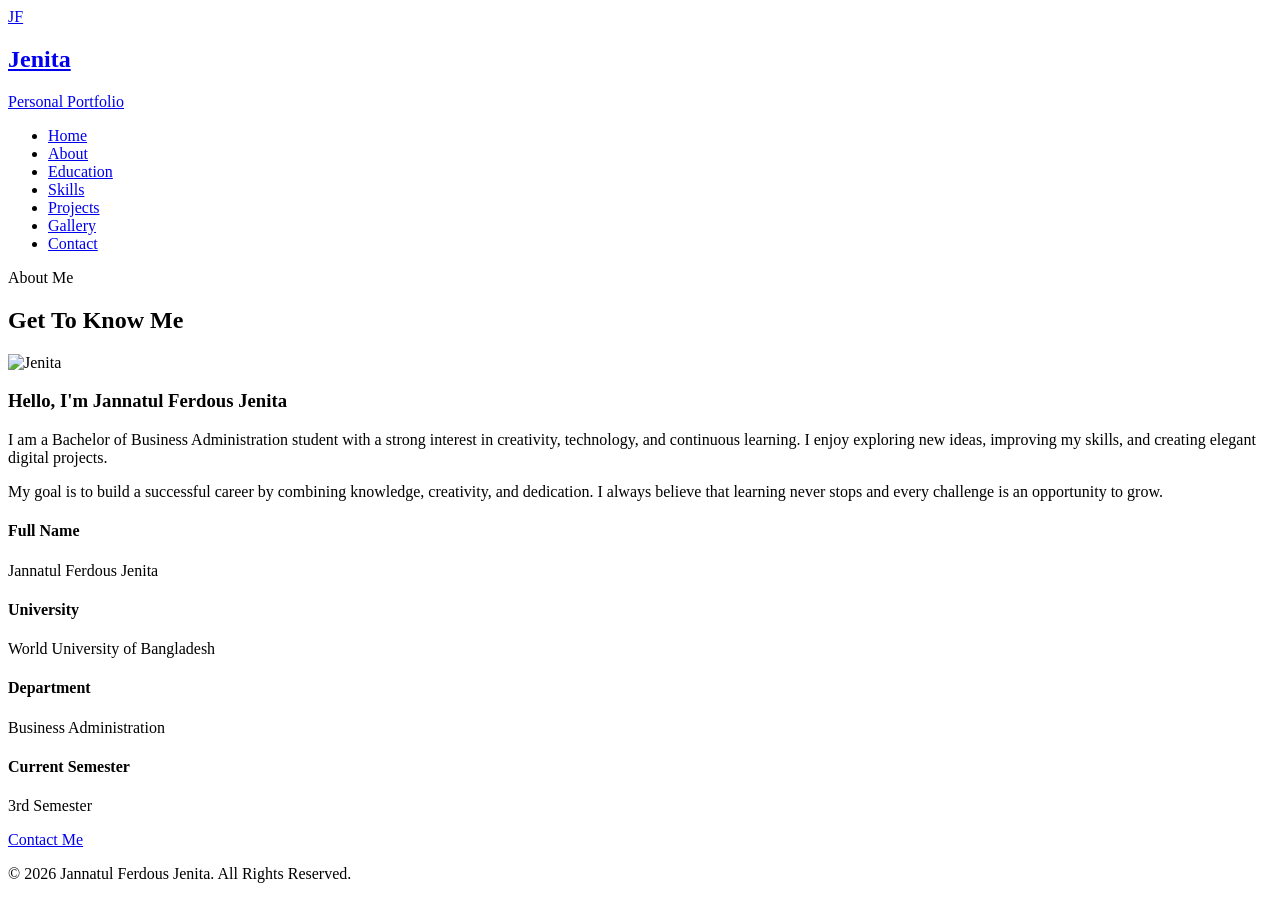
==== about.html @ 3085060f "Add files via upload" ====
<!DOCTYPE html>
<html lang="en">

<head>

    <meta charset="UTF-8">

    <meta name="viewport" content="width=device-width, initial-scale=1.0">

    <title>About | Jenita</title>

    <link rel="stylesheet" href="css/common.css">

    <link rel="stylesheet" href="css/about.css">

</head>

<body>

<header>

    <nav>

        <a href="index.html" class="logo">

            <div class="monogram">

                <div class="petal top"></div>

                <div class="petal left"></div>

                <div class="petal right"></div>

                <div class="petal bottom-left"></div>

                <div class="petal bottom-right"></div>

                <div class="monogram-center">

                    JF

                </div>

            </div>

            <div class="logo-name">

                <h2>Jenita</h2>

                <span>Personal Portfolio</span>

            </div>

        </a>

        <ul>

            <li><a href="index.html">Home</a></li>

            <li><a href="about.html" class="active">About</a></li>

            <li><a href="education.html">Education</a></li>

            <li><a href="skills.html">Skills</a></li>

            <li><a href="projects.html">Projects</a></li>

            <li><a href="gallery.html">Gallery</a></li>

            <li><a href="contact.html">Contact</a></li>

        </ul>

    </nav>

</header>

<section class="about">

    <div class="title">

        <span>About Me</span>

        <h2>Get To Know Me</h2>

    </div>

    <div class="about-container">

        <div class="about-image">

            <img src="images/profile.jpg" alt="Jenita">

        </div>

        <div class="about-content">

            <h3>Hello, I'm Jannatul Ferdous Jenita</h3>

            <p>

                I am a Bachelor of Business Administration student with a strong interest in creativity, technology, and continuous learning. I enjoy exploring new ideas, improving my skills, and creating elegant digital projects.

            </p>

            <p>

                My goal is to build a successful career by combining knowledge, creativity, and dedication. I always believe that learning never stops and every challenge is an opportunity to grow.

            </p>

            <div class="about-info">

                <div class="info-card">

                    <h4>Full Name</h4>

                    <p>Jannatul Ferdous Jenita</p>

                </div>

                <div class="info-card">

                    <h4>University</h4>

                    <p>World University of Bangladesh</p>

                </div>

                <div class="info-card">

                    <h4>Department</h4>

                    <p>Business Administration</p>

                </div>

                <div class="info-card">

                    <h4>Current Semester</h4>

                    <p>3rd Semester</p>

                </div>

            </div>

            <a href="contact.html" class="btn">

                Contact Me

            </a>

        </div>

    </div>

</section>

<footer>

    <p>

        © 2026 Jannatul Ferdous Jenita. All Rights Reserved.

    </p>

</footer>

</body>

</html>
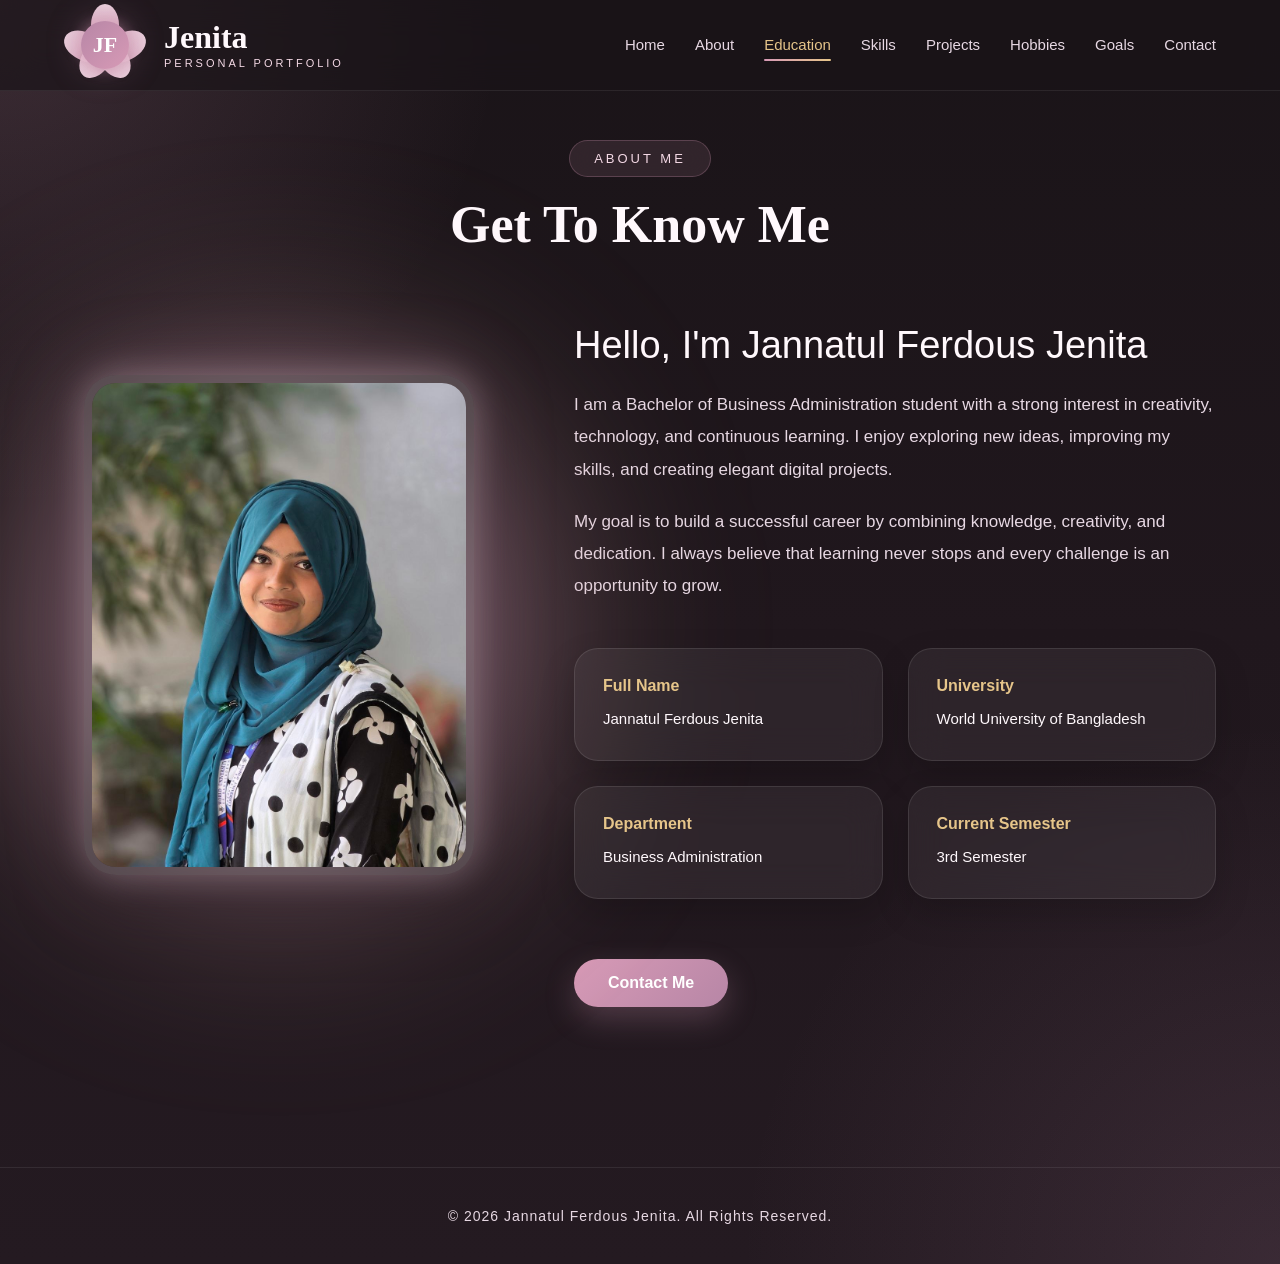
==== commit 10f39f8e: "Update about.html" ====
--- a/about.html
+++ b/about.html
@@ -57,17 +57,20 @@
 
             <li><a href="index.html">Home</a></li>
 
-            <li><a href="about.html" class="active">About</a></li>
+            <li><a href="about.html">About</a></li>
 
-            <li><a href="education.html">Education</a></li>
+            <li><a href="education.html" class="active">Education</a></li>
 
             <li><a href="skills.html">Skills</a></li>
 
             <li><a href="projects.html">Projects</a></li>
 
-            <li><a href="gallery.html">Gallery</a></li>
+            <li><a href="hobbies.html">Hobbies</a></li>
+
+            <li><a href="goals.html">Goals</a></li>
 
             <li><a href="contact.html">Contact</a></li>
+
 
         </ul>
 
@@ -169,4 +172,4 @@
 
 </body>
 
-</html>+</html>
--- a/css/common.css
+++ b/css/common.css
@@ -0,0 +1,740 @@
+@import url('https://fonts.googleapis.com/css2?family=Poppins:wght@300;400;500;600;700&family=Cormorant+Garamond:wght@500;600;700&display=swap');
+
+:root{
+
+    --bg:#1A1418;
+
+    --surface:rgba(47,33,42,.75);
+
+    --card:rgba(59,40,52,.82);
+
+    --rose:#D79AB6;
+
+    --mauve:#B786A6;
+
+    --pink:#F4D9E5;
+
+    --lavender:#DCCEE5;
+
+    --gold:#E6C58A;
+
+    --wine:#7A445C;
+
+    --brown:#5D3A3E;
+
+    --text:#FFF8FC;
+
+    --light:#E7D8E3;
+
+    --border:rgba(255,255,255,.08);
+
+    --shadow:0 15px 40px rgba(0,0,0,.28);
+
+}
+
+*{
+
+    margin:0;
+
+    padding:0;
+
+    box-sizing:border-box;
+
+}
+
+html{
+
+    scroll-behavior:smooth;
+
+}
+
+body{
+
+    font-family:'Poppins',sans-serif;
+
+    background:
+    radial-gradient(circle at top left,rgba(215,154,182,.18),transparent 28%),
+    radial-gradient(circle at bottom right,rgba(183,134,166,.15),transparent 30%),
+    linear-gradient(180deg,#1A1418,#20171D,#241A21);
+
+    color:var(--text);
+
+    overflow-x:hidden;
+
+}
+
+::selection{
+
+    background:var(--rose);
+
+    color:#fff;
+
+}
+
+::-webkit-scrollbar{
+
+    width:8px;
+
+}
+
+::-webkit-scrollbar-track{
+
+    background:#1A1418;
+
+}
+
+::-webkit-scrollbar-thumb{
+
+    background:linear-gradient(var(--rose),var(--mauve));
+
+    border-radius:20px;
+
+}
+
+::-webkit-scrollbar-thumb:hover{
+
+    background:var(--wine);
+
+}
+
+a{
+
+    text-decoration:none;
+
+    color:inherit;
+
+}
+
+ul{
+
+    list-style:none;
+
+}
+
+img{
+
+    width:100%;
+
+    display:block;
+
+}
+
+section{
+
+    width:90%;
+
+    max-width:1200px;
+
+    margin:auto;
+
+    padding:110px 0;
+
+}
+
+header{
+
+    position:fixed;
+
+    top:0;
+
+    left:0;
+
+    width:100%;
+
+    z-index:1000;
+
+    background:rgba(26,20,24,.68);
+
+    backdrop-filter:blur(18px);
+
+    -webkit-backdrop-filter:blur(18px);
+
+    border-bottom:1px solid var(--border);
+
+}
+
+nav{
+
+    width:90%;
+
+    max-width:1200px;
+
+    height:90px;
+
+    margin:auto;
+
+    display:flex;
+
+    justify-content:space-between;
+
+    align-items:center;
+
+}
+.logo{
+
+    display:flex;
+
+    align-items:center;
+
+    gap:18px;
+
+}
+
+.monogram{
+
+    width:82px;
+
+    height:82px;
+
+    position:relative;
+
+    display:flex;
+
+    justify-content:center;
+
+    align-items:center;
+
+    transition:.45s;
+
+}
+
+.monogram:hover{
+
+    transform:rotate(-8deg) scale(1.08);
+
+}
+
+.monogram-center{
+
+    width:48px;
+
+    height:48px;
+
+    border-radius:50%;
+
+    display:flex;
+
+    justify-content:center;
+
+    align-items:center;
+
+    font-family:'Cormorant Garamond',serif;
+
+    font-size:22px;
+
+    font-weight:700;
+
+    color:#fff;
+
+    background:linear-gradient(135deg,var(--mauve),var(--rose));
+
+    box-shadow:
+
+    0 0 15px rgba(215,154,182,.45),
+
+    0 0 35px rgba(183,134,166,.35);
+
+    position:relative;
+
+    z-index:5;
+
+}
+
+.petal{
+
+    position:absolute;
+
+    width:28px;
+
+    height:42px;
+
+    background:linear-gradient(180deg,var(--pink),var(--rose));
+
+    border-radius:50% 50% 40% 40%;
+
+    opacity:.95;
+
+    box-shadow:0 4px 12px rgba(0,0,0,.12);
+
+}
+
+.top{
+
+    top:0;
+
+    left:27px;
+
+}
+
+.left{
+
+    left:6px;
+
+    top:21px;
+
+    transform:rotate(-65deg);
+
+}
+
+.right{
+
+    right:6px;
+
+    top:21px;
+
+    transform:rotate(65deg);
+
+}
+
+.bottom-left{
+
+    left:18px;
+
+    bottom:6px;
+
+    transform:rotate(-145deg);
+
+}
+
+.bottom-right{
+
+    right:18px;
+
+    bottom:6px;
+
+    transform:rotate(145deg);
+
+}
+
+.logo-name h2{
+
+    font-family:'Cormorant Garamond',serif;
+
+    font-size:32px;
+
+    color:var(--text);
+
+    line-height:1;
+
+    font-weight:700;
+
+}
+
+.logo-name span{
+
+    display:block;
+
+    margin-top:4px;
+
+    font-size:11px;
+
+    letter-spacing:3px;
+
+    color:var(--pink);
+
+    text-transform:uppercase;
+
+}
+
+nav ul{
+
+    display:flex;
+
+    align-items:center;
+
+    gap:30px;
+
+}
+
+nav ul li a{
+
+    position:relative;
+
+    color:var(--light);
+
+    font-size:15px;
+
+    font-weight:500;
+
+    transition:.35s;
+
+}
+
+nav ul li a:hover{
+
+    color:var(--pink);
+
+}
+
+nav ul li a.active{
+
+    color:var(--gold);
+
+}
+
+nav ul li a::after{
+
+    content:"";
+
+    position:absolute;
+
+    left:0;
+
+    bottom:-8px;
+
+    width:0;
+
+    height:2px;
+
+    border-radius:20px;
+
+    background:linear-gradient(90deg,var(--rose),var(--gold));
+
+    transition:.35s;
+
+}
+
+nav ul li a:hover::after,
+
+nav ul li a.active::after{
+
+    width:100%;
+
+}
+
+.btn{
+
+    display:inline-flex;
+
+    align-items:center;
+
+    justify-content:center;
+
+    padding:14px 34px;
+
+    border-radius:40px;
+
+    background:linear-gradient(135deg,var(--rose),var(--mauve),var(--wine));
+
+    color:#fff;
+
+    font-weight:600;
+
+    transition:.4s;
+
+    box-shadow:0 12px 28px rgba(183,134,166,.25);
+
+}
+
+.btn:hover{
+
+    transform:translateY(-4px);
+
+    box-shadow:
+
+    0 0 18px rgba(215,154,182,.35),
+
+    0 18px 40px rgba(0,0,0,.25);
+
+}
+
+.btn-outline{
+
+    display:inline-flex;
+
+    align-items:center;
+
+    justify-content:center;
+
+    padding:14px 34px;
+
+    border-radius:40px;
+
+    border:1px solid rgba(215,154,182,.35);
+
+    background:rgba(255,255,255,.05);
+
+    backdrop-filter:blur(12px);
+
+    color:var(--text);
+
+    transition:.4s;
+
+}
+
+.btn-outline:hover{
+
+    background:rgba(215,154,182,.12);
+
+    border-color:var(--gold);
+
+    color:var(--gold);
+
+}
+h1{
+
+    font-family:'Cormorant Garamond',serif;
+
+    font-size:72px;
+
+    line-height:1.05;
+
+    color:var(--text);
+
+    font-weight:700;
+
+}
+
+h2{
+
+    font-family:'Cormorant Garamond',serif;
+
+    font-size:46px;
+
+    color:var(--text);
+
+    font-weight:700;
+
+}
+
+h3{
+
+    font-size:24px;
+
+    color:var(--gold);
+
+    font-weight:500;
+
+}
+
+p{
+
+    color:var(--light);
+
+    line-height:1.9;
+
+    font-size:16px;
+
+}
+
+.card{
+
+    background:rgba(47,33,42,.72);
+
+    backdrop-filter:blur(18px);
+
+    -webkit-backdrop-filter:blur(18px);
+
+    border:1px solid rgba(255,255,255,.08);
+
+    border-radius:26px;
+
+    box-shadow:var(--shadow);
+
+    transition:.4s;
+
+}
+
+.card:hover{
+
+    transform:translateY(-10px);
+
+    border-color:rgba(230,197,138,.28);
+
+    box-shadow:
+
+    0 25px 45px rgba(0,0,0,.28),
+
+    0 0 30px rgba(215,154,182,.12);
+
+}
+
+.title{
+
+    text-align:center;
+
+    margin-bottom:70px;
+
+}
+
+.title span{
+
+    display:inline-block;
+
+    color:var(--gold);
+
+    letter-spacing:3px;
+
+    text-transform:uppercase;
+
+    font-size:13px;
+
+    margin-bottom:10px;
+
+}
+
+.title h2{
+
+    margin-bottom:18px;
+
+}
+
+.title p{
+
+    max-width:650px;
+
+    margin:auto;
+
+}
+
+.fade-up{
+
+    animation:fadeUp .8s ease;
+
+}
+
+@keyframes fadeUp{
+
+    from{
+
+        opacity:0;
+
+        transform:translateY(35px);
+
+    }
+
+    to{
+
+        opacity:1;
+
+        transform:translateY(0);
+
+    }
+
+}
+
+.glass{
+
+    background:rgba(255,255,255,.05);
+
+    backdrop-filter:blur(18px);
+
+    -webkit-backdrop-filter:blur(18px);
+
+    border:1px solid rgba(255,255,255,.08);
+
+}
+
+footer{
+
+    margin-top:80px;
+
+    padding:35px 0;
+
+    border-top:1px solid rgba(255,255,255,.08);
+
+    text-align:center;
+
+}
+
+footer p{
+
+    color:var(--light);
+
+    font-size:14px;
+
+    letter-spacing:1px;
+
+}
+
+@media(max-width:992px){
+
+    nav{
+
+        height:auto;
+
+        padding:18px 0;
+
+        flex-direction:column;
+
+        gap:20px;
+
+    }
+
+    nav ul{
+
+        flex-wrap:wrap;
+
+        justify-content:center;
+
+        gap:20px;
+
+    }
+
+    section{
+
+        width:92%;
+
+        padding:90px 0;
+
+    }
+
+}
+
+@media(max-width:768px){
+
+    h1{
+
+        font-size:52px;
+
+    }
+
+    h2{
+
+        font-size:36px;
+
+    }
+
+    h3{
+
+        font-size:20px;
+
+    }
+
+    .logo-name{
+
+        display:none;
+
+    }
+
+    .btn,
+
+    .btn-outline{
+
+        width:200px;
+
+    }
+
+}
+
+@media(max-width:480px){
+
+    h1{
+
+        font-size:42px;
+
+    }
+
+    h2{
+
+        font-size:30px;
+
+    }
+
+    p{
+
+        font-size:15px;
+
+    }
+
+}
--- a/css/about.css
+++ b/css/about.css
@@ -0,0 +1,507 @@
+.about{
+
+    width:90%;
+
+    max-width:1200px;
+
+    margin:0 auto;
+
+    padding:140px 0 80px;
+
+}
+
+.title{
+
+    text-align:center;
+
+    margin-bottom:70px;
+
+}
+
+.title span{
+
+    display:inline-block;
+
+    padding:10px 24px;
+
+    border-radius:40px;
+
+    background:rgba(215,154,182,.12);
+
+    border:1px solid rgba(215,154,182,.25);
+
+    color:var(--pink);
+
+    backdrop-filter:blur(15px);
+
+    margin-bottom:18px;
+
+}
+
+.title h2{
+
+    font-size:52px;
+
+    color:var(--text);
+
+}
+
+.about-container{
+
+    display:grid;
+
+    grid-template-columns:430px 1fr;
+
+    gap:80px;
+
+    align-items:center;
+
+}
+
+.about-image{
+
+    position:relative;
+
+    display:flex;
+
+    justify-content:center;
+
+    align-items:center;
+
+    transform:translateY(-40px);
+
+}
+
+.about-image::before{
+
+    content:"";
+
+    position:absolute;
+
+    width:600px;
+
+    height:600px;
+
+    border-radius:50%;
+
+    background:radial-gradient(circle,
+
+    rgba(244,217,229,.90) 0%,
+
+    rgba(215,154,182,.65) 22%,
+
+    rgba(183,134,166,.45) 45%,
+
+    rgba(230,197,138,.20) 68%,
+
+    transparent 90%);
+
+    filter:blur(95px);
+
+    animation:aboutGlow 5s ease-in-out infinite;
+
+    z-index:1;
+
+}
+
+.about-image img{
+
+    position:relative;
+
+    z-index:2;
+
+    width:390px;
+
+    height:500px;
+
+    object-fit:cover;
+
+    border-radius:32px;
+
+    border:8px solid rgba(255,255,255,.10);
+
+    background:rgba(255,255,255,.05);
+
+    backdrop-filter:blur(18px);
+
+    box-shadow:
+
+    0 0 35px rgba(244,217,229,.30),
+
+    0 0 80px rgba(215,154,182,.25),
+
+    0 30px 70px rgba(0,0,0,.35);
+
+    transition:.45s ease;
+
+}
+
+.about-image img:hover{
+
+    transform:translateY(-10px) scale(1.03);
+
+}
+
+.about-content h3{
+
+    font-size:38px;
+
+    color:var(--text);
+
+    margin-bottom:22px;
+
+}
+
+.about-content p{
+
+    font-size:17px;
+
+    line-height:1.9;
+
+    color:var(--light);
+
+    margin-bottom:20px;
+
+}
+
+@keyframes aboutGlow{
+
+    0%{
+
+        transform:scale(.92);
+
+        opacity:.65;
+
+    }
+
+    50%{
+
+        transform:scale(1.12);
+
+        opacity:1;
+
+    }
+
+    100%{
+
+        transform:scale(.92);
+
+        opacity:.65;
+
+    }
+
+}
+.about-info{
+
+    display:grid;
+
+    grid-template-columns:repeat(2,1fr);
+
+    gap:25px;
+
+    margin:45px 0;
+
+}
+
+.info-card{
+
+    padding:28px;
+
+    border-radius:24px;
+
+    background:rgba(255,255,255,.06);
+
+    backdrop-filter:blur(18px);
+
+    -webkit-backdrop-filter:blur(18px);
+
+    border:1px solid rgba(255,255,255,.10);
+
+    box-shadow:
+
+    0 15px 35px rgba(0,0,0,.18);
+
+    transition:.4s ease;
+
+}
+
+.info-card:hover{
+
+    transform:translateY(-10px);
+
+    background:rgba(255,255,255,.08);
+
+    border-color:rgba(244,217,229,.30);
+
+    box-shadow:
+
+    0 0 35px rgba(244,217,229,.22),
+
+    0 0 70px rgba(215,154,182,.18),
+
+    0 20px 40px rgba(0,0,0,.28);
+
+}
+
+.info-card h4{
+
+    font-size:16px;
+
+    color:var(--gold);
+
+    margin-bottom:10px;
+
+    font-weight:600;
+
+}
+
+.info-card p{
+
+    margin:0;
+
+    color:var(--text);
+
+    font-size:15px;
+
+    line-height:1.8;
+
+}
+
+.about-content .btn{
+
+    margin-top:15px;
+
+    display:inline-flex;
+
+    align-items:center;
+
+    justify-content:center;
+
+    padding:15px 34px;
+
+    border-radius:50px;
+
+    background:linear-gradient(135deg,var(--rose),var(--mauve));
+
+    color:#fff;
+
+    text-decoration:none;
+
+    font-weight:600;
+
+    transition:.4s ease;
+
+    box-shadow:
+
+    0 12px 30px rgba(215,154,182,.25);
+
+}
+
+.about-content .btn:hover{
+
+    transform:translateY(-5px);
+
+    box-shadow:
+
+    0 18px 40px rgba(215,154,182,.35);
+
+}
+
+@media(max-width:992px){
+
+    .about-container{
+
+        grid-template-columns:1fr;
+
+        text-align:center;
+
+        gap:70px;
+
+    }
+
+    .about-content{
+
+        max-width:720px;
+
+        margin:auto;
+
+    }
+
+    .about-content p{
+
+        margin-left:auto;
+
+        margin-right:auto;
+
+    }
+
+    .about-info{
+
+        max-width:700px;
+
+        margin:45px auto;
+
+    }
+
+}
+@media (max-width:768px){
+
+    .about{
+
+        padding:120px 0 70px;
+
+    }
+
+    .title h2{
+
+        font-size:42px;
+
+    }
+
+    .about-container{
+
+        gap:60px;
+
+    }
+
+    .about-image img{
+
+        width:390px;
+
+        height:500px;
+
+        border-radius:28px;
+
+    }
+
+    .about-image::before{
+
+        width:500px;
+
+        height:500px;
+
+        filter:blur(80px);
+
+    }
+
+    .about-content h3{
+
+        font-size:30px;
+
+    }
+
+    .about-content p{
+
+        font-size:16px;
+
+    }
+
+    .about-info{
+
+        grid-template-columns:1fr;
+
+        gap:18px;
+
+    }
+
+}
+
+@media (max-width:576px){
+
+    .about{
+
+        padding:100px 0 60px;
+
+    }
+
+    .title h2{
+
+        font-size:34px;
+
+    }
+
+    .title span{
+
+        font-size:14px;
+
+        padding:9px 18px;
+
+    }
+
+    .about-image img{
+
+        width:260px;
+
+        height:340px;
+
+        border-radius:24px;
+
+    }
+
+    .about-image::before{
+
+        width:380px;
+
+        height:380px;
+
+        filter:blur(65px);
+
+    }
+
+    .about-content h3{
+
+        font-size:26px;
+
+    }
+
+    .about-content p{
+
+        font-size:15px;
+
+        line-height:1.8;
+
+    }
+
+    .info-card{
+
+        padding:22px;
+
+    }
+
+    .about-content .btn{
+
+        width:100%;
+
+        padding:15px 0;
+
+    }
+
+}
+
+.about-image{
+
+    animation:floatAbout 5s ease-in-out infinite;
+
+}
+
+@keyframes floatAbout{
+
+    0%{
+
+        transform:translateY(-40px);
+
+    }
+
+    50%{
+
+        transform:translateY(-52px);
+
+    }
+
+    100%{
+
+        transform:translateY(-40px);
+
+    }
+
+}
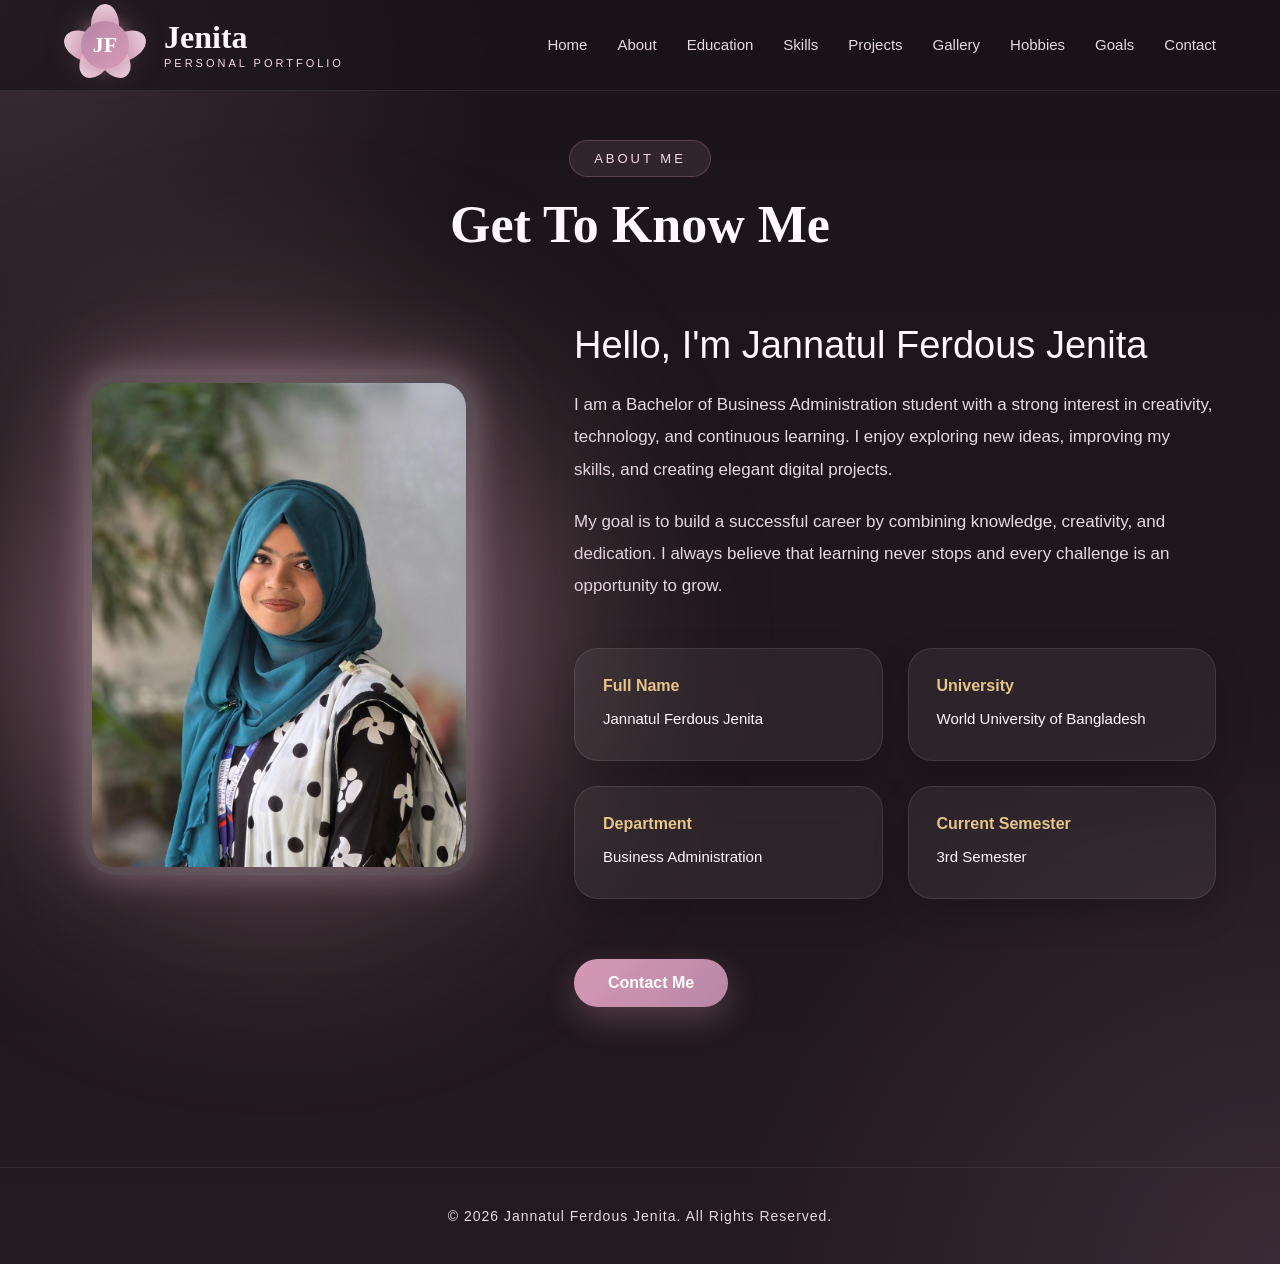
==== commit 0c16dabe: "Update about.html" ====
--- a/about.html
+++ b/about.html
@@ -53,26 +53,17 @@
 
         </a>
 
-        <ul>
-
-            <li><a href="index.html">Home</a></li>
-
-            <li><a href="about.html">About</a></li>
-
-            <li><a href="education.html" class="active">Education</a></li>
-
-            <li><a href="skills.html">Skills</a></li>
-
-            <li><a href="projects.html">Projects</a></li>
-
-            <li><a href="hobbies.html">Hobbies</a></li>
-
-            <li><a href="goals.html">Goals</a></li>
-
-            <li><a href="contact.html">Contact</a></li>
-
-
-        </ul>
+       <ul>
+    <li><a href="index.html">Home</a></li>
+    <li><a href="about.html">About</a></li>
+    <li><a href="education.html">Education</a></li>
+    <li><a href="skills.html">Skills</a></li>
+    <li><a href="projects.html">Projects</a></li>
+    <li><a href="gallery.html">Gallery</a></li>
+    <li><a href="hobbies.html">Hobbies</a></li>
+    <li><a href="goals.html">Goals</a></li>
+    <li><a href="contact.html">Contact</a></li>
+</ul>
 
     </nav>
 
